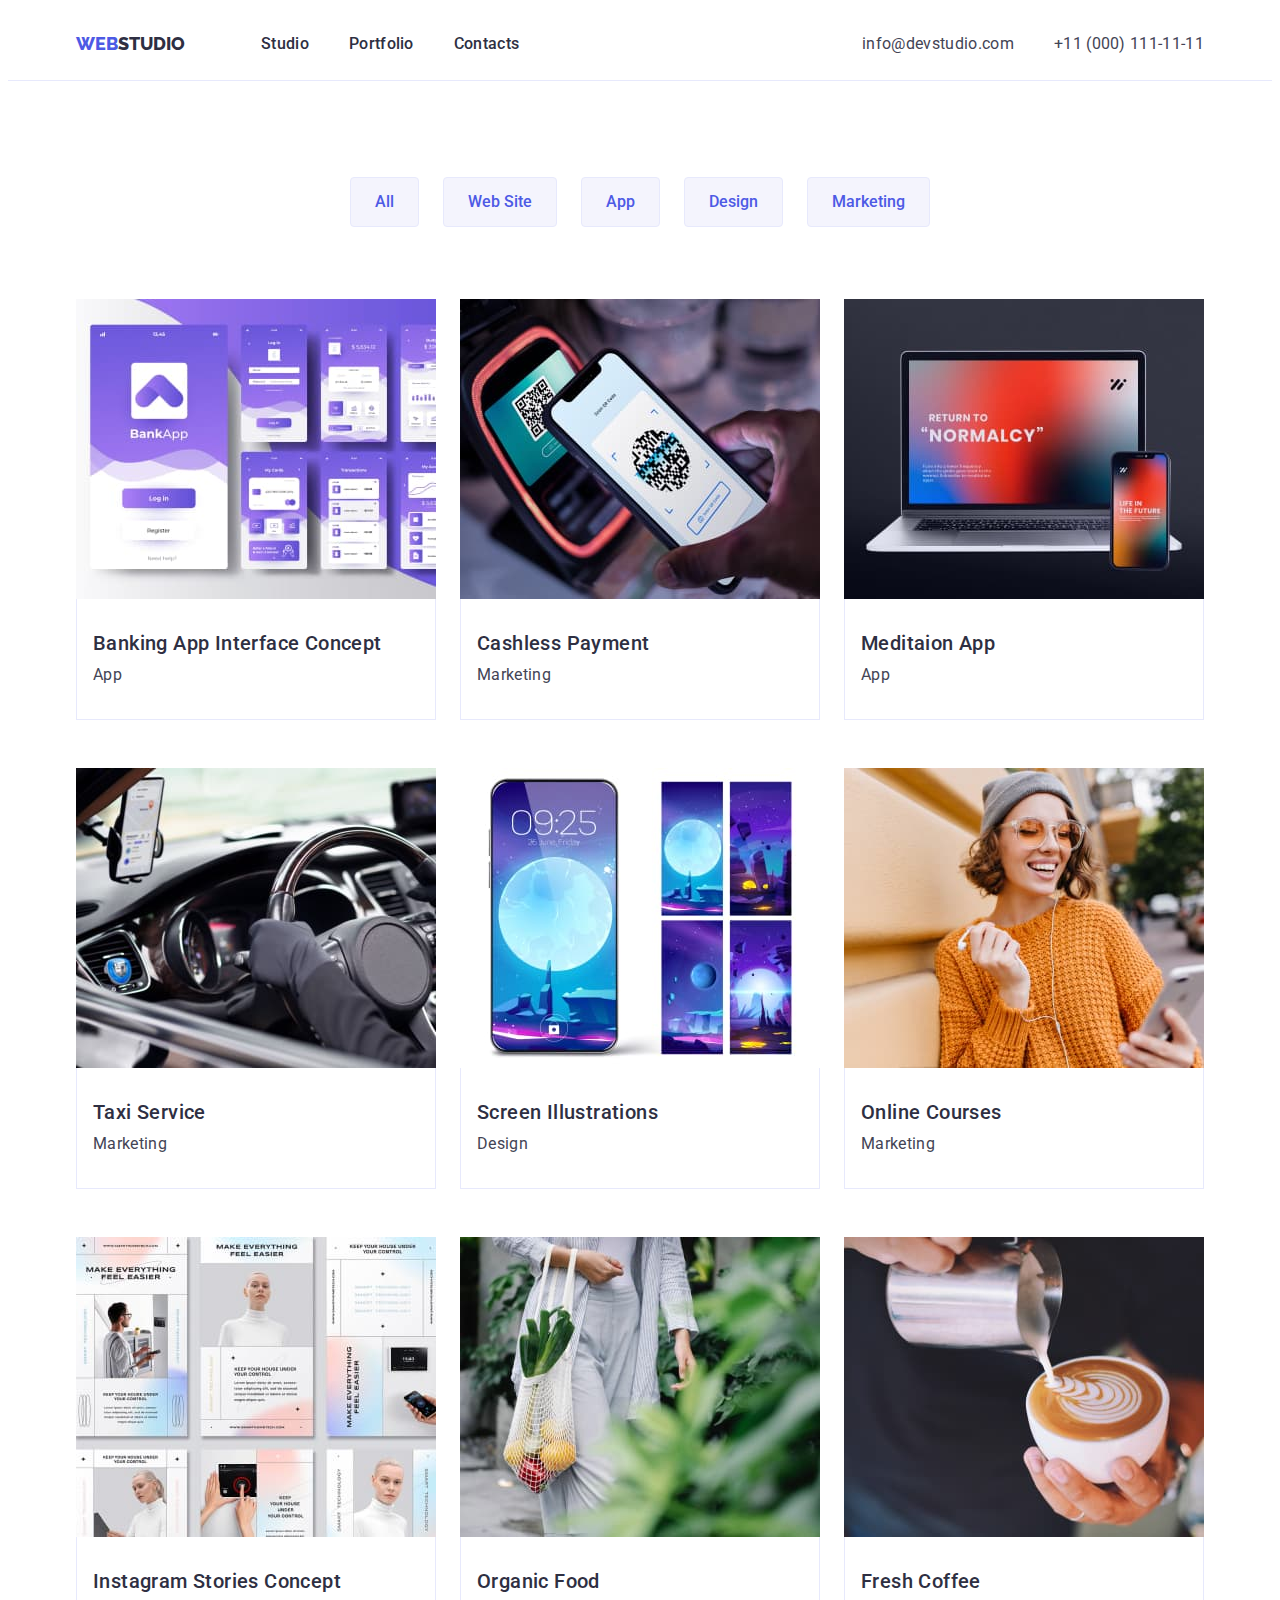
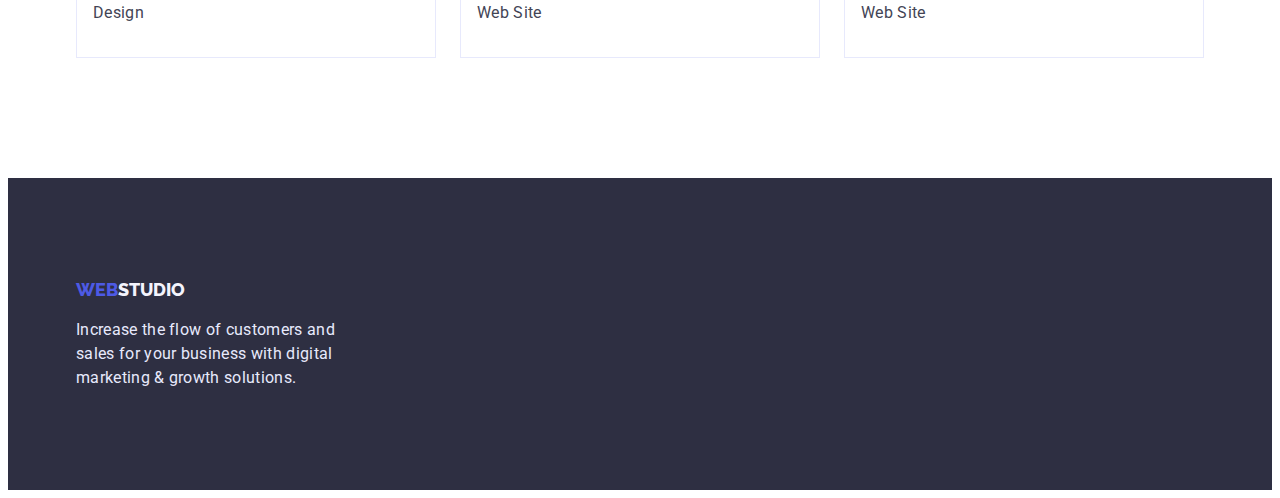
==== portfolio.html @ f4f8396c "Initial commit" ====
<!DOCTYPE html>
<html lang="en">
  <head>
    <meta charset="UTF-8" />
    <meta http-equiv="X-UA-Compatible" content="IE=edge" />
    <meta name="viewport" content="width=device-width, initial-scale=1.0" />
    <title>Document</title>
    <link rel="preconnect" href="https://fonts.googleapis.com" />
    <link rel="preconnect" href="https://fonts.gstatic.com" crossorigin />
    <link
      href="https://fonts.googleapis.com/css2?family=Raleway:wght@800&family=Roboto:wght@400;500;700;900&display=swap"
      rel="stylesheet"
    /><link rel="stylesheet" href="https://cdnjs.cloudflare.com/ajax/libs/modern-normalize/1.1.0/modern-normalize.min.css" integrity="sha512-wpPYUAdjBVSE4KJnH1VR1HeZfpl1ub8YT/NKx4PuQ5NmX2tKuGu6U/JRp5y+Y8XG2tV+wKQpNHVUX03MfMFn9Q==" crossorigin="anonymous" referrerpolicy="no-referrer" />
    <link rel="stylesheet" href="./css/styles.css" />
  </head>
  <body>
    <!-- Header -->

    <header class="header">
      <div class="container site-header">
        <nav class="site-nav">
          <a class="logo-color logo link" href="./index.html"
            >Web<span class="logo-color-header">Studio</span></a
          >
          <ul class="site-nav-list list">
            <li class="site-nav-item">
              <a class="site-nav-link link" href="./studio.html">Studio</a>
            </li>
            <li class="site-nav-item">
              <a class="site-nav-link link" href="./portfolio.html"
                >Portfolio</a
              >
            </li>
            <li class="site-nav-item">
              <a class="site-nav-link link" href="">Contacts</a>
            </li>
          </ul>
        </nav>
        <ul class="contact-list list">
          <li class="contact-item">
            <a class="contact-link link" href="mailto:info@devstudio.com"
              >info@devstudio.com</a
            >
          </li>
          <li class="contact-item">
            <a class="contact-link link" href="tel:+110001111111"
              >+11 (000) 111-11-11</a
            >
          </li>
        </ul>
      </div>
    </header>
    <main class="portfolio-main">
      <!-- PORTFOLIO -->

      <section class="our-portfolio section">
        <div class="container">
          <h1 class="hidden-title">Our portfolio</h1>
          <ul class="our-portfolio-list-btn list">
            <li class="our-portfolio-item">
              <button class="our-portfolio-btn" type="button">All</button>
            </li>
            <li class="our-portfolio-item">
              <button class="our-portfolio-btn" type="button">Web Site</button>
            </li>
            <li class="our-portfolio-item">
              <button class="our-portfolio-btn" type="button">App</button>
            </li>
            <li class="our-portfolio-item">
              <button class="our-portfolio-btn" type="button">Design</button>
            </li>
            <li class="our-portfolio-item">
              <button class="our-portfolio-btn" type="button">Marketing</button>
            </li>
          </ul>
          <ul class="portfolio-list list">
            <!-- <div class="card-set"> -->
            <li class="portfolio-card">
              <img
                src="./images/p-img1.jpg"
                alt="BankApp screen"
                class="portfolio-img"
              />
              <div class="portfolio-content">
                <h2 class="portfolio-subtitle section-subtitle">
                  Banking App Interface Concept
                </h2>
                <p class="portfolio-text section-text">App</p>
              </div>
            </li>
            <li class="portfolio-card">
              <img
                src="./images/p-img2.jpg"
                alt="Contactless payment"
                class="portfolio-img"
              />
              <div class="portfolio-content">
                <h2 class="portfolio-subtitle section-subtitle">
                  Cashless Payment
                </h2>
                <p class="portfolio-text section-text">Marketing</p>
              </div>
            </li>
            <li class="portfolio-card">
              <img
                src="./images/p-img3.jpg"
                alt="Screen meditaion app"
                class="portfolio-img"
              />
              <div class="portfolio-content">
                <h2 class="portfolio-subtitle section-subtitle">Meditaion App</h2>
                <p class="portfolio-text section-text">App</p>
              </div>
            </li>
            <li class="portfolio-card">
              <img
                src="./images/p-img4.jpg"
                alt="Taxi"
                class="portfolio-img"
              />
              <div class="portfolio-content">
                <h2 class="portfolio-subtitle section-subtitle">Taxi Service</h2>
                <p class="portfolio-text section-text">Marketing</p>
              </div>
            </li>
            <li class="portfolio-card">
              <img
                src="./images/p-img5.jpg"
                alt="Screen"
                class="portfolio-img"
              />
              <div class="portfolio-content">
                <h2 class="portfolio-subtitle section-subtitle">
                  Screen Illustrations
                </h2>
                <p class="portfolio-text section-text">Design</p>
              </div>
            </li>
            <li class="portfolio-card">
              <img
                src="./images/p-img6.jpg"
                alt="A girl"
                class="portfolio-img"
              />
              <div class="portfolio-content">
                <h2 class="portfolio-subtitle section-subtitle">Online Courses</h2>
                <p class="portfolio-text section-text">Marketing</p>
              </div>
            </li>
            <li class="portfolio-card">
              <img
                src="./images/p-img7.jpg"
                alt="Examples stories"
                class="portfolio-img"
              />
              <div class="portfolio-content">
                <h2 class="portfolio-subtitle section-subtitle">
                  Instagram Stories Concept
                </h2>
                <p class="portfolio-text section-text">Design</p>
              </div>
            </li>
            <li class="portfolio-card">
              <img
                src="./images/p-img8.jpg"
                alt="Vegetables"
                class="portfolio-img"
              />
              <div class="portfolio-content">
                <h2 class="portfolio-subtitle section-subtitle">Organic Food</h2>
                <p class="portfolio-text section-text">Web Site</p>
              </div>
            </li>
            <li class="portfolio-card">
              <img
                src="./images/p-img9.jpg"
                alt="Coffee"
                class="portfolio-img"
              />
              <div class="portfolio-content">
                <h2 class="portfolio-subtitle section-subtitle">Fresh Coffee</h2>
                <p class="portfolio-text section-text">Web Site</p>
              </div>
            </li>
            <!-- </div> -->
          </ul>
        </div>
      </section>
    </main>

    <!-- Footer -->

    <footer class="footer">
      <div class="container">
        <a class="logo-color logo link footer-logo" href="./index.html"
          >Web<span class="logo-color-footer">Studio</span></a
        >
        <p class="footer-text section-text">
          Increase the flow of customers and sales for your business with
          digital marketing & growth solutions.
        </p>
      </div>
    </footer>
  </body>
</html>
---- css/styles.css ----
body {
  font-family: "Roboto", sans-serif;
  color: var(--dark-color);
  background: var(--light-light-color);
  font-size: 16px;
}

*,
*::before,
*::after {
  box-sizing: border-box;
}

h1,
h2,
h3,
h4,
h5,
h6,
p,
ul {
  margin: 0;
  padding: 0;
}

img {
  display: block;
}

.link {
  text-decoration: none;
}

.list {
  list-style: none;
}

:root {
  --hover-color: #4d5ae5;
  --focus-color: #404bbf;
  --dark-color: #2e2f42;
  --success-color: #31d0aa;
  --text-color: #434455;
  --subtle-color: #8e8f99;
  --accent-color: #e7e9fc;
  --light-color: #f4f4fd;
  --light-light-color: #ffffff;
}

/* LOGO */

.logo {
  font-family: "Raleway";
  font-weight: 800;
  font-size: 18px;
  line-height: 1.33;
  padding-top: 24px;
  padding-bottom: 24px;
}

.logo-color-header {
  text-transform: uppercase;
  color: var(--dark-color);
}

.logo-color {
  text-transform: uppercase;
  color: var(--hover-color);
}

.logo-color-footer {
  color: var(--light-color);
}

.header {
  border-bottom: 1px solid var(--accent-color);
}

.hidden-title {
  position: absolute;
  white-space: nowrap;
  width: 1px;
  height: 1px;
  overflow: hidden;
  border: 0;
  padding: 0;
  clip: rect(0 0 0 0);
  clip-path: inset(50%);
  margin: -1px;
}

.section {
  padding: 120px 0;}

.container {
  width: 1158px;
  padding-left: 15px;
  padding-right: 15px;
  margin-left: auto;
  margin-right: auto;
}

.site-header {
  display: flex;
  align-items: center;
}

.site-nav {
  display: flex;
  align-items: center;
}

.site-nav-list {
  display: flex;
  margin-left: 76px;
}

.site-nav-item + .site-nav-item {
  margin-left: 40px;
}

.site-nav-link {
  font-weight: 500;
  color: inherit;
  line-height: 1.5;
  letter-spacing: 0.02em;
  padding-bottom: 24px;
  padding-top: 24px;
}

.site-nav-link:hover,
.site-nav-link:focus {
  color: var(--focus-color);
}

.contact-list {
  display: flex;
  margin-left: auto;
}

.contact-item:not(:first-child) {
  margin-left: 40px;
}

.contact-link {
  padding-bottom: 24px;
  padding-top: 24px;
}

.contact-link {
  color: var(--text-color);
  line-height: 1.5;
  letter-spacing: 0.02em;
}

.contact-link:hover,
.contact-link:focus {
  color: var(--focus-color);
}

/* #E7E9FC - header line */

.hero {
  padding: 188px 0;
  text-align: center;
}

.hero-title {
  width: 500px;
  font-size: 56px;
  line-height: 1.07;
  letter-spacing: 0.02em;
  color: var(--light-light-color);
  margin: 0 auto;
  margin-bottom: 48px;
}

.hero-content {
  display: flex;
  flex-direction: column;
  align-items: center;
  padding-top: 188px;
  padding-bottom: 188px;
}

/* BUTTONS */

.hero-btn {
  border: none;
  width: 169px;
  height: 56px;

  cursor: pointer;
  font-family: inherit;
  background: var(--hover-color);
  box-shadow: 0px 4px 4px rgba(0, 0, 0, 0.15);
  border-radius: 4px;
  font-weight: 500;
  font-size: inherit;
  line-height: 1.19;
  letter-spacing: 0.04em;
  color: var(--light-light-color);
}

.hero-btn:hover {
  background: var(--hover-color);
  box-shadow: 0px 1px 6px rgba(46, 47, 66, 0.08),
    0px 1px 1px rgba(46, 47, 66, 0.16), 0px 2px 1px rgba(46, 47, 66, 0.08);
}

.hero-btn:focus {
  background: #404bbf;
}

.our-portfolio {
  padding-top: 96px;
}

.our-portfolio-btn {
  padding: 12px 24px;

  font-family: inherit;
  cursor: pointer;
  background: var(--light-color);
  border: 1px solid var(--accent-color);
  border-radius: 4px;
  font-weight: 500;
  font-size: inherit;
  line-height: 1.5;
  color: var(--hover-color);
}

.our-portfolio-btn:hover,
.our-portfolio-btn:focus {
  background: var(--focus-color);
  box-shadow: 0px 3px 1px rgba(0, 0, 0, 0.1), 0px 2px 1px rgba(0, 0, 0, 0.08),
    0px 2px 2px rgba(0, 0, 0, 0.12);
  color: var(--light-light-color);
}

.our-features {
  padding-bottom: 0;
}

.our-features-list {
  display: flex;
}

.our-features-item {
  width: calc((100% - 72px) / 4);
}

.our-features-item + .our-features-item {
  margin-left: 24px;
}

.our-features-text {
  margin-top: 8px;
}


.offers-list {
  display: flex;
  margin-top: 72px;
}

.offers-item + .offers-item {
  margin-left: 24px;
}

.offers-img {
  display: block;
  max-width: 360px;
  height: auto;
}

.our-team {
  background: var(--light-color);
}

.our-team-item {
  background: var(--light-light-color);
  border-radius: 4px;
  box-shadow: 0px 1px 6px rgba(46, 47, 66, 0.08),
    0px 1px 1px rgba(46, 47, 66, 0.16), 0px 2px 1px rgba(46, 47, 66, 0.08);
}

.our-team-list {
  display: flex;
  margin-top: 72px;
}

.our-team-img {
  display: block;
  max-width: 264px;
  height: auto;
}

.our-team-item + .our-team-item {
  margin-left: 24px;
}

.our-team-text {
  margin-top: 8px;
}

.card-content {
  text-align: center;
  padding: 32px 16px;
}

.section-title {
  text-align: center;

  font-size: 36px;
  line-height: 1.11;
  letter-spacing: 0.02em;
  text-transform: capitalize;
}

.section-subtitle {
  font-size: 20px;
  font-weight: 500;
  line-height: 1.2;
  letter-spacing: 0.02em;
}

.section-text {
  line-height: 1.5;
  letter-spacing: 0.02em;
  color: var(--text-color);
}

.our-portfolio-list-btn {
  display: flex;
  justify-content: center;
}

.our-portfolio-item + .our-portfolio-item {
  margin-left: 24px;
}

.portfolio-list {
  display: flex;
  flex-wrap: wrap;
  row-gap: 48px;
  column-gap: 24px;
  margin-top: 72px;
}

.portfolio-card {
  flex-basis: calc((100% - 2 * 48px) / 3);
}

.portfolio-content {
  padding: 32px 16px;
  border: 1px solid var(--accent-color);
  border-top: 0;
}

.portfolio-text {
  margin-top: 8px;
}

.portfolio-img {
  display: block;
  max-width: 360px;
  height: auto;
}

.footer {
  padding-top: 100px;
  padding-bottom: 100px;
}

.footer-logo {
  padding-top: 0;
  padding-bottom: 0;
}

.footer-text {
  color: var(--accent-color);
  width: 264px;
  margin-top: 16px;
}

.hero,
.footer {
  background: var(--dark-color);
}
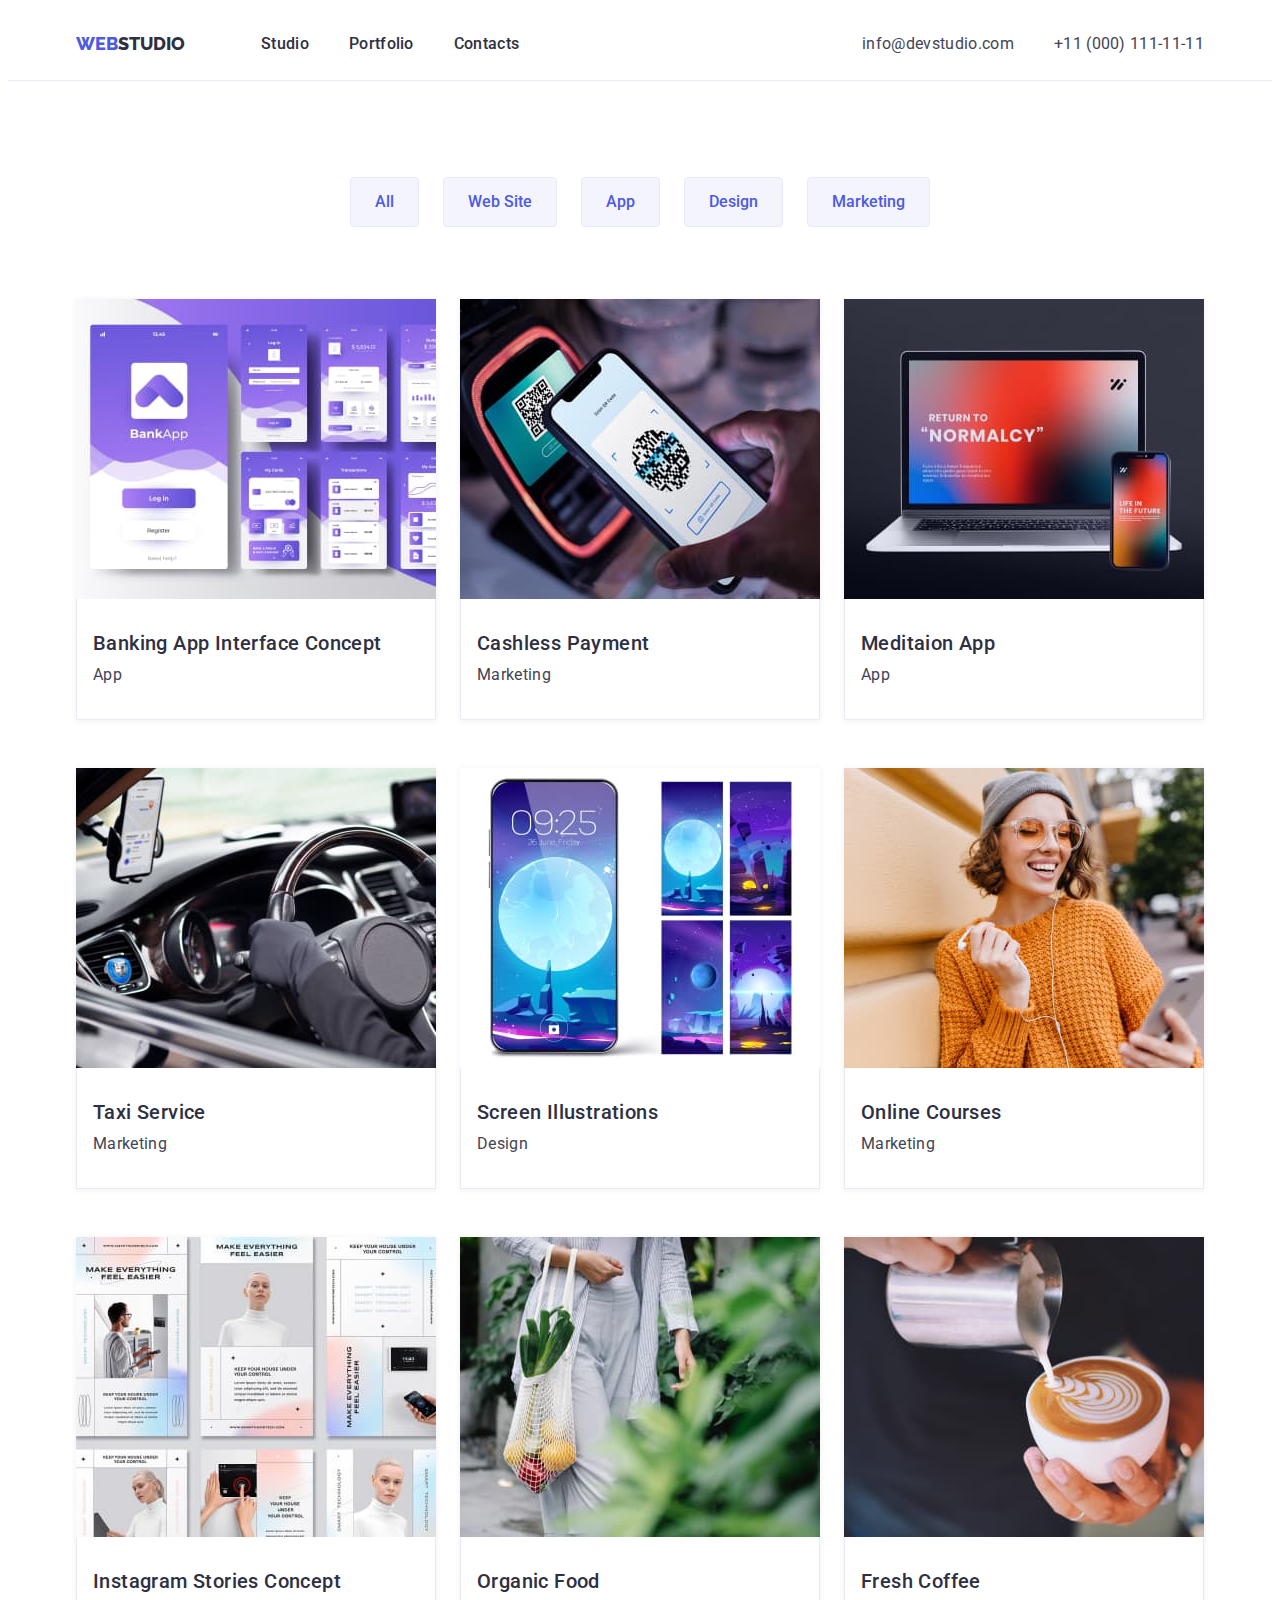
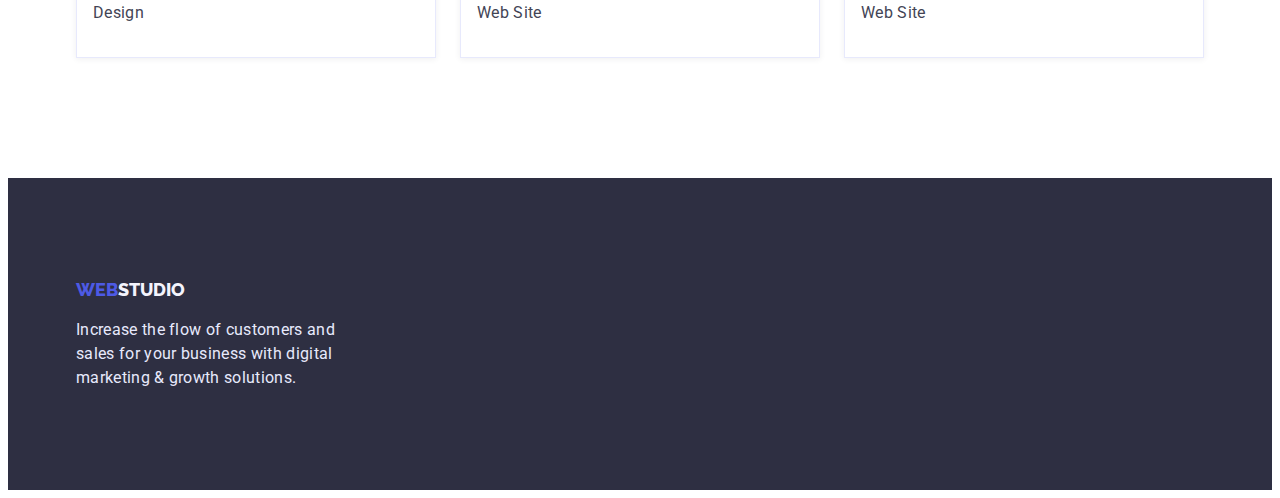
==== commit 3fadfc70: "Fix icons" ====
--- a/portfolio.html
+++ b/portfolio.html
@@ -10,7 +10,14 @@
     <link
       href="https://fonts.googleapis.com/css2?family=Raleway:wght@800&family=Roboto:wght@400;500;700;900&display=swap"
       rel="stylesheet"
-    /><link rel="stylesheet" href="https://cdnjs.cloudflare.com/ajax/libs/modern-normalize/1.1.0/modern-normalize.min.css" integrity="sha512-wpPYUAdjBVSE4KJnH1VR1HeZfpl1ub8YT/NKx4PuQ5NmX2tKuGu6U/JRp5y+Y8XG2tV+wKQpNHVUX03MfMFn9Q==" crossorigin="anonymous" referrerpolicy="no-referrer" />
+    />
+    <link
+      rel="stylesheet"
+      href="https://cdnjs.cloudflare.com/ajax/libs/modern-normalize/1.1.0/modern-normalize.min.css"
+      integrity="sha512-wpPYUAdjBVSE4KJnH1VR1HeZfpl1ub8YT/NKx4PuQ5NmX2tKuGu6U/JRp5y+Y8XG2tV+wKQpNHVUX03MfMFn9Q=="
+      crossorigin="anonymous"
+      referrerpolicy="no-referrer"
+    />
     <link rel="stylesheet" href="./css/styles.css" />
   </head>
   <body>
@@ -73,22 +80,26 @@
               <button class="our-portfolio-btn" type="button">Marketing</button>
             </li>
           </ul>
+
+          <!-- CARDS -->
+
           <ul class="portfolio-list list">
-            <!-- <div class="card-set"> -->
             <li class="portfolio-card">
-              <img
-                src="./images/p-img1.jpg"
-                alt="BankApp screen"
-                class="portfolio-img"
-              />
-              <div class="portfolio-content">
-                <h2 class="portfolio-subtitle section-subtitle">
-                  Banking App Interface Concept
-                </h2>
-                <p class="portfolio-text section-text">App</p>
-              </div>
-            </li>
-            <li class="portfolio-card">
+              <a href="" class="link portfolio-link">
+                <img
+                  src="./images/p-img1.jpg"
+                  alt="BankApp screen"
+                  class="portfolio-img"
+                />
+                <div class="portfolio-content">
+                  <h2 class="portfolio-subtitle section-subtitle">
+                    Banking App Interface Concept
+                  </h2>
+                  <p class="portfolio-text section-text">App</p>
+                </div>
+              </a>
+            </li>
+            <li class="portfolio-card"><a href="" class="link portfolio-link">
               <img
                 src="./images/p-img2.jpg"
                 alt="Contactless payment"
@@ -99,31 +110,31 @@
                   Cashless Payment
                 </h2>
                 <p class="portfolio-text section-text">Marketing</p>
-              </div>
-            </li>
-            <li class="portfolio-card">
+              </div></a>
+            </li>
+            <li class="portfolio-card"><a href="" class="link portfolio-link">
               <img
                 src="./images/p-img3.jpg"
                 alt="Screen meditaion app"
                 class="portfolio-img"
               />
               <div class="portfolio-content">
-                <h2 class="portfolio-subtitle section-subtitle">Meditaion App</h2>
+                <h2 class="portfolio-subtitle section-subtitle">
+                  Meditaion App
+                </h2>
                 <p class="portfolio-text section-text">App</p>
-              </div>
-            </li>
-            <li class="portfolio-card">
-              <img
-                src="./images/p-img4.jpg"
-                alt="Taxi"
-                class="portfolio-img"
-              />
-              <div class="portfolio-content">
-                <h2 class="portfolio-subtitle section-subtitle">Taxi Service</h2>
+              </div></a>
+            </li>
+            <li class="portfolio-card"><a href="" class="link portfolio-link">
+              <img src="./images/p-img4.jpg" alt="Taxi" class="portfolio-img" />
+              <div class="portfolio-content">
+                <h2 class="portfolio-subtitle section-subtitle">
+                  Taxi Service
+                </h2>
                 <p class="portfolio-text section-text">Marketing</p>
-              </div>
-            </li>
-            <li class="portfolio-card">
+              </div></a>
+            </li>
+            <li class="portfolio-card"><a href="" class="link portfolio-link">
               <img
                 src="./images/p-img5.jpg"
                 alt="Screen"
@@ -134,20 +145,22 @@
                   Screen Illustrations
                 </h2>
                 <p class="portfolio-text section-text">Design</p>
-              </div>
-            </li>
-            <li class="portfolio-card">
+              </div></a>
+            </li>
+            <li class="portfolio-card"><a href="" class="link portfolio-link">
               <img
                 src="./images/p-img6.jpg"
                 alt="A girl"
                 class="portfolio-img"
               />
               <div class="portfolio-content">
-                <h2 class="portfolio-subtitle section-subtitle">Online Courses</h2>
+                <h2 class="portfolio-subtitle section-subtitle">
+                  Online Courses
+                </h2>
                 <p class="portfolio-text section-text">Marketing</p>
-              </div>
-            </li>
-            <li class="portfolio-card">
+              </div></a>
+            </li>
+            <li class="portfolio-card"><a href="" class="link portfolio-link">
               <img
                 src="./images/p-img7.jpg"
                 alt="Examples stories"
@@ -158,31 +171,34 @@
                   Instagram Stories Concept
                 </h2>
                 <p class="portfolio-text section-text">Design</p>
-              </div>
-            </li>
-            <li class="portfolio-card">
+              </div></a>
+            </li>
+            <li class="portfolio-card"><a href="" class="link portfolio-link">
               <img
                 src="./images/p-img8.jpg"
                 alt="Vegetables"
                 class="portfolio-img"
               />
               <div class="portfolio-content">
-                <h2 class="portfolio-subtitle section-subtitle">Organic Food</h2>
+                <h2 class="portfolio-subtitle section-subtitle">
+                  Organic Food
+                </h2>
                 <p class="portfolio-text section-text">Web Site</p>
-              </div>
-            </li>
-            <li class="portfolio-card">
+              </div></a>
+            </li>
+            <li class="portfolio-card"><a href="" class="link portfolio-link">
               <img
                 src="./images/p-img9.jpg"
                 alt="Coffee"
                 class="portfolio-img"
               />
               <div class="portfolio-content">
-                <h2 class="portfolio-subtitle section-subtitle">Fresh Coffee</h2>
+                <h2 class="portfolio-subtitle section-subtitle">
+                  Fresh Coffee
+                </h2>
                 <p class="portfolio-text section-text">Web Site</p>
-              </div>
-            </li>
-            <!-- </div> -->
+              </div></a>
+            </li>
           </ul>
         </div>
       </section>
--- a/css/styles.css
+++ b/css/styles.css
@@ -45,6 +45,7 @@
   --accent-color: #e7e9fc;
   --light-color: #f4f4fd;
   --light-light-color: #ffffff;
+  --gradient: linear-gradient(rgba(46, 47, 66, 0.7), rgba(46, 47, 66, 0.7));
 }
 
 /* LOGO */
@@ -90,7 +91,8 @@
 }
 
 .section {
-  padding: 120px 0;}
+  padding: 120px 0;
+}
 
 .container {
   width: 1158px;
@@ -158,11 +160,18 @@
   color: var(--focus-color);
 }
 
-/* #E7E9FC - header line */
+/* HERO */
 
 .hero {
+  max-width: 1440px;
+  margin: 0 auto;
   padding: 188px 0;
   text-align: center;
+  background: var(--dark-color);
+
+  background-image: var(--gradient), url("../images/people-office.jpg");
+  background-repeat: no-repeat;
+  background-size: contain;
 }
 
 .hero-title {
@@ -254,10 +263,23 @@
   margin-left: 24px;
 }
 
+.icon-wrap {
+  height: 112px;
+  width: 100%;
+  display: flex;
+  justify-content: center;
+  align-items: center;
+  background-color: var(--light-color);
+  border-radius: 4px;
+}
+
+.our-features-subtitle {
+  margin-top: 8px;
+}
+
 .our-features-text {
   margin-top: 8px;
 }
-
 
 .offers-list {
   display: flex;
@@ -309,9 +331,66 @@
   padding: 32px 16px;
 }
 
+.our-team-soc-list {
+  display: flex;
+  justify-content: center;
+  gap: 24px;
+  margin-top: 8px;
+}
+
+.our-team-soc-item {
+  width: 40px;
+  height: 40px;
+}
+
+.our-team-soc-link {
+  background-color: var(--hover-color);
+  display: flex;
+  width: 100%;
+  height: 100%;
+  border-radius: 50%;
+  justify-content: center;
+  align-items: center;
+}
+
+.our-team-soc-link:is(:hover, :focus) {
+  background-color: var(--focus-color);
+}
+
+.customers-list {
+  display: flex;
+  margin-top: 72px;
+  gap: 24px;
+}
+
+.customers-item {
+  width: calc((100% - 120px) / 6);
+  height: 88px;
+}
+
+/* fill: #8e8f99; */
+
+.customers-link {
+  width: 100%;
+  height: 100%;
+  border: 1px solid #8e8f99;
+  border-radius: 4px;
+  display: flex;
+  justify-content: center;
+  align-items: center;
+  fill: #8e8f99;
+}
+
+.customers-link:is(:hover, :focus) {
+  border-color: var(--focus-color);
+}
+
+.customers-link:is(:hover, :focus) .customers-icon {
+  fill: var(--focus-color);
+}
+
 .section-title {
   text-align: center;
-
   font-size: 36px;
   line-height: 1.11;
   letter-spacing: 0.02em;
@@ -358,6 +437,20 @@
   border-top: 0;
 }
 
+.portfolio-subtitle {
+  color: var(--dark-color);
+}
+
+.portfolio-link {
+  display: block;
+  box-shadow: 0px 1px 6px rgba(46, 47, 66, 0.08);
+}
+
+.portfolio-link:is(:hover, :focus) {
+  box-shadow: 0px 1px 6px rgba(46, 47, 66, 0.08),
+    0px 1px 1px rgba(46, 47, 66, 0.16), 0px 2px 1px rgba(46, 47, 66, 0.08);
+}
+
 .portfolio-text {
   margin-top: 8px;
 }
@@ -384,7 +477,44 @@
   margin-top: 16px;
 }
 
-.hero,
+.footer-wrap {
+  display: flex;
+  align-items: baseline;
+  gap: 120px;
+}
+
+.footer-soc-text {
+  font-weight: 500;
+  line-height: calc(24 / 16);
+  letter-spacing: 0.02em;
+  color: #ffffff;
+}
+
+.footer-soc-list {
+  display: flex;
+  gap: 16px;
+  margin-top: 16px;
+}
+
+.footer-soc-item {
+  width: 40px;
+  height: 40px;
+}
+
+.footer-soc-link {
+  width: 100%;
+  height: 100%;
+  display: flex;
+  justify-content: center;
+  align-items: center;
+  background: rgba(255, 255, 255, 0.1);
+  border-radius: 50%;
+}
+
+.footer-soc-link:is(:hover, :focus) {
+  background-color: var(--success-color);
+}
+
 .footer {
   background: var(--dark-color);
 }
